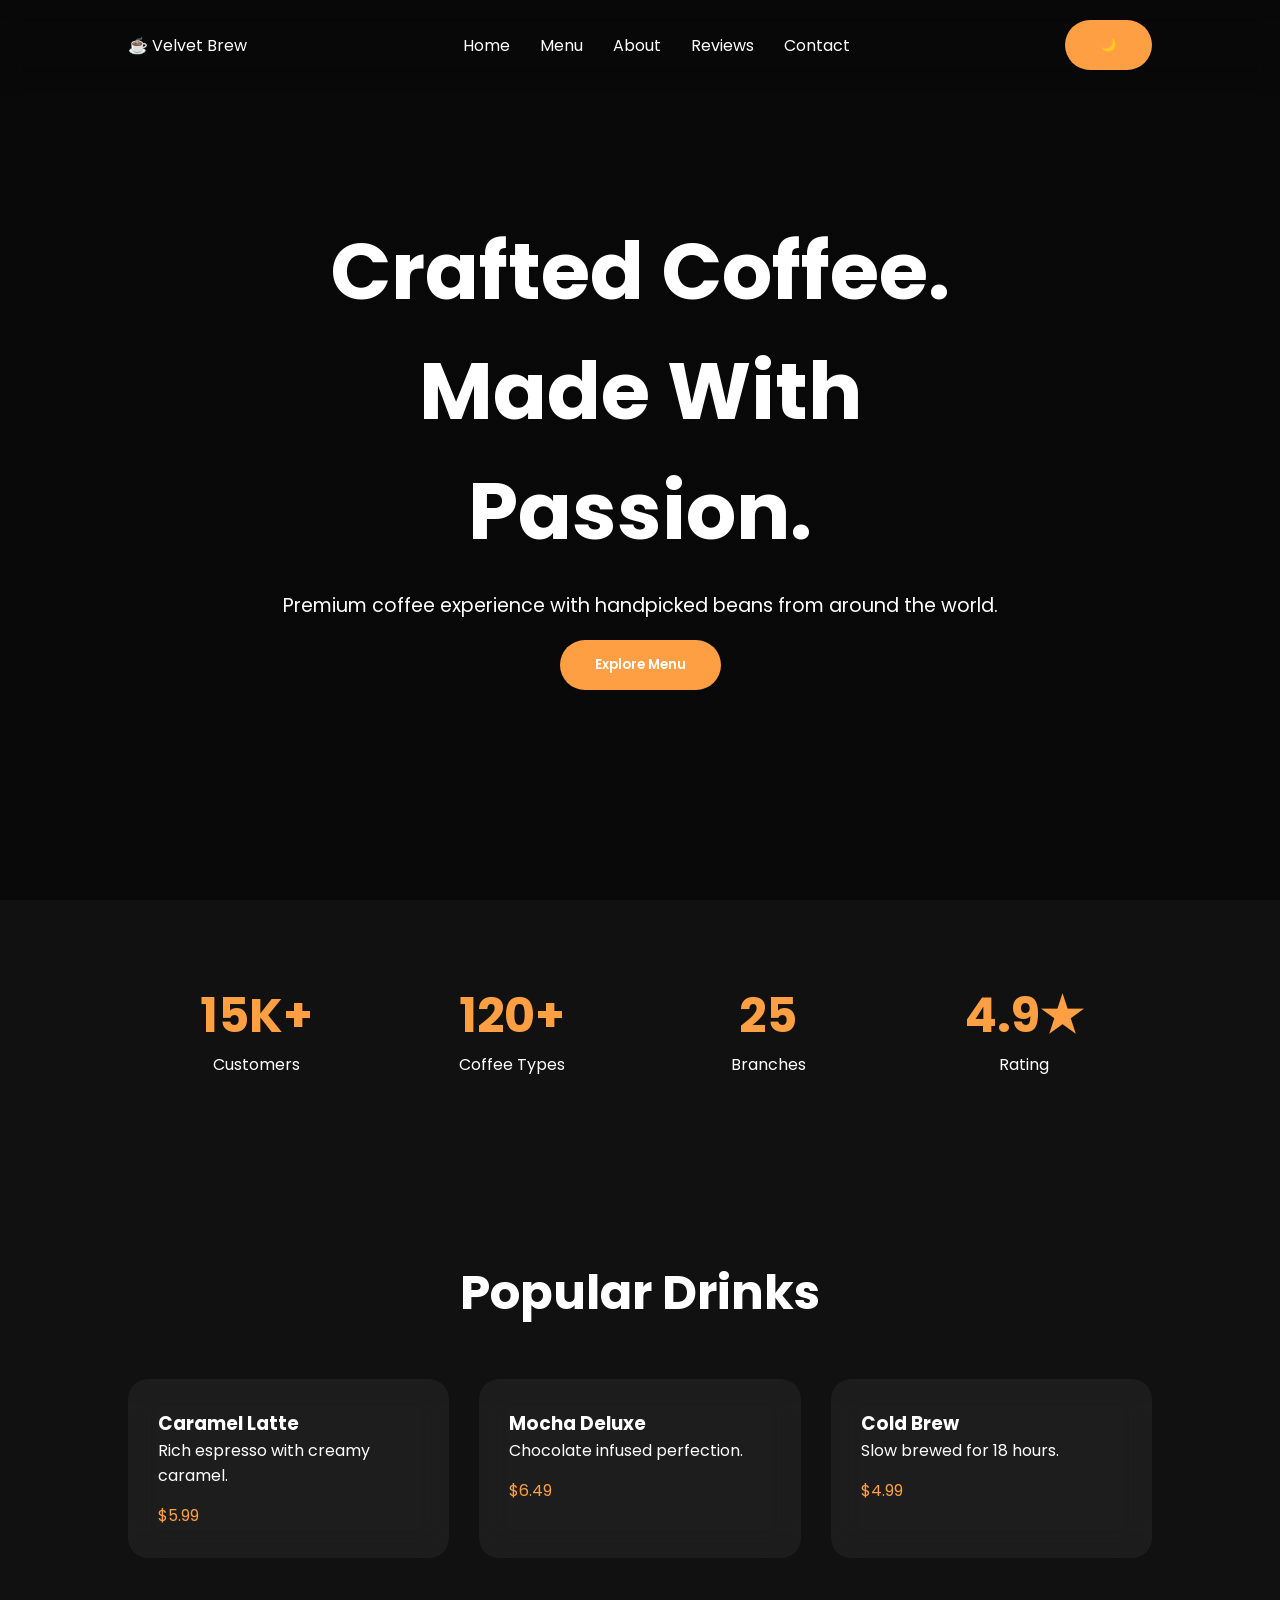
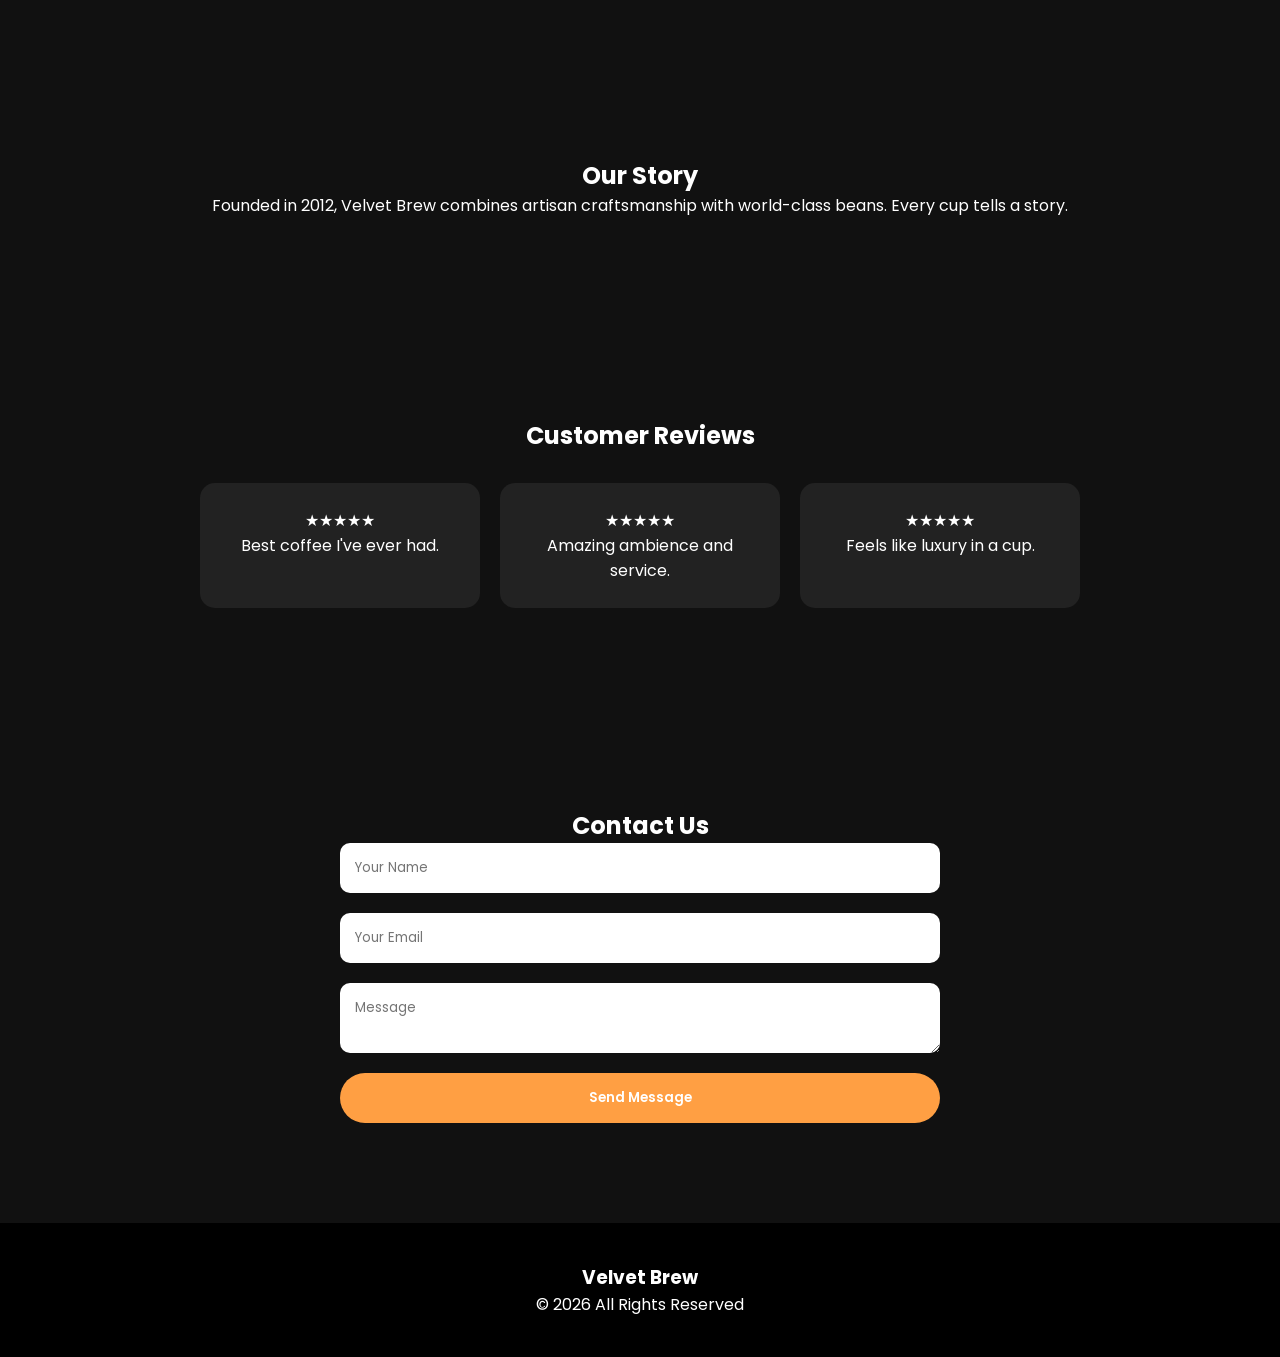
==== index.html @ 59cc6aed "Create index.html" ====
<!DOCTYPE html>
<html lang="en">
<head>
<meta charset="UTF-8">
<meta name="viewport" content="width=device-width, initial-scale=1.0">
<title>Velvet Brew</title>

<link rel="stylesheet" href="style.css">

<link href="https://fonts.googleapis.com/css2?family=Poppins:wght@300;400;500;600;700&display=swap" rel="stylesheet">
</head>

<body>

<div class="loader">
<h1>Velvet Brew</h1>
</div>

<header>

<nav>
<div class="logo">☕ Velvet Brew</div>

<ul>
<li><a href="#home">Home</a></li>
<li><a href="#products">Menu</a></li>
<li><a href="#about">About</a></li>
<li><a href="#reviews">Reviews</a></li>
<li><a href="#contact">Contact</a></li>
</ul>

<button id="themeBtn">🌙</button>
</nav>

<section class="hero" id="home">

<div class="hero-content">
<h1>Crafted Coffee.<br>Made With Passion.</h1>

<p>
Premium coffee experience with handpicked beans
from around the world.
</p>

<button>Explore Menu</button>

</div>

</section>

</header>

<section class="stats">

<div>
<h2>15K+</h2>
<p>Customers</p>
</div>

<div>
<h2>120+</h2>
<p>Coffee Types</p>
</div>

<div>
<h2>25</h2>
<p>Branches</p>
</div>

<div>
<h2>4.9★</h2>
<p>Rating</p>
</div>

</section>

<section class="products" id="products">

<h2>Popular Drinks</h2>

<div class="product-grid">

<div class="card">
<h3>Caramel Latte</h3>
<p>Rich espresso with creamy caramel.</p>
<span>$5.99</span>
</div>

<div class="card">
<h3>Mocha Deluxe</h3>
<p>Chocolate infused perfection.</p>
<span>$6.49</span>
</div>

<div class="card">
<h3>Cold Brew</h3>
<p>Slow brewed for 18 hours.</p>
<span>$4.99</span>
</div>

</div>

</section>

<section class="about" id="about">

<h2>Our Story</h2>

<p>
Founded in 2012, Velvet Brew combines
artisan craftsmanship with world-class beans.
Every cup tells a story.
</p>

</section>

<section class="reviews" id="reviews">

<h2>Customer Reviews</h2>

<div class="review-box">

<div class="review">
★★★★★
<p>Best coffee I've ever had.</p>
</div>

<div class="review">
★★★★★
<p>Amazing ambience and service.</p>
</div>

<div class="review">
★★★★★
<p>Feels like luxury in a cup.</p>
</div>

</div>

</section>

<section class="contact" id="contact">

<h2>Contact Us</h2>

<form>

<input type="text" placeholder="Your Name">

<input type="email" placeholder="Your Email">

<textarea placeholder="Message"></textarea>

<button>Send Message</button>

</form>

</section>

<footer>

<h3>Velvet Brew</h3>
<p>© 2026 All Rights Reserved</p>

</footer>

<script src="script.js"></script>

</body>
</html>
---- style.css ----
*{
margin:0;
padding:0;
box-sizing:border-box;
font-family:Poppins,sans-serif;
scroll-behavior:smooth;
}

body{
background:#111;
color:white;
overflow-x:hidden;
transition:.4s;
}

.light{
background:#f8f8f8;
color:#111;
}

.loader{
position:fixed;
inset:0;
background:black;
display:flex;
justify-content:center;
align-items:center;
z-index:9999;
font-size:2rem;
animation:hide 2s forwards;
}

@keyframes hide{
90%{opacity:1}
100%{
opacity:0;
visibility:hidden;
}
}

nav{
display:flex;
justify-content:space-between;
align-items:center;
padding:20px 10%;
position:fixed;
width:100%;
backdrop-filter:blur(15px);
z-index:100;
}

nav ul{
display:flex;
gap:30px;
list-style:none;
}

nav a{
color:white;
text-decoration:none;
}

.hero{
height:100vh;
display:flex;
justify-content:center;
align-items:center;
background:
linear-gradient(rgba(0,0,0,.5),rgba(0,0,0,.5)),
url("https://images.unsplash.com/photo-1495474472287-4d71bcdd2085");
background-size:cover;
}

.hero-content{
text-align:center;
max-width:800px;
}

.hero h1{
font-size:5rem;
}

.hero p{
margin:20px 0;
font-size:1.2rem;
}

button{
padding:15px 35px;
border:none;
border-radius:50px;
cursor:pointer;
background:#ff9f43;
color:white;
font-weight:600;
}

.stats{
display:grid;
grid-template-columns:repeat(auto-fit,minmax(200px,1fr));
padding:80px 10%;
text-align:center;
}

.stats h2{
font-size:3rem;
color:#ff9f43;
}

.products{
padding:100px 10%;
}

.products h2{
text-align:center;
margin-bottom:50px;
font-size:3rem;
}

.product-grid{
display:grid;
grid-template-columns:repeat(auto-fit,minmax(280px,1fr));
gap:30px;
}

.card{
background:rgba(255,255,255,.05);
backdrop-filter:blur(15px);
padding:30px;
border-radius:20px;
transition:.4s;
}

.card:hover{
transform:translateY(-10px);
}

.card span{
display:block;
margin-top:15px;
color:#ff9f43;
}

.about,
.reviews,
.contact{
padding:100px 10%;
text-align:center;
}

.review-box{
display:flex;
gap:20px;
flex-wrap:wrap;
justify-content:center;
margin-top:30px;
}

.review{
padding:25px;
background:#222;
border-radius:15px;
width:280px;
}

form{
display:flex;
flex-direction:column;
max-width:600px;
margin:auto;
gap:20px;
}

input,
textarea{
padding:15px;
border:none;
border-radius:10px;
}

footer{
padding:40px;
text-align:center;
background:#000;
}

@media(max-width:768px){

.hero h1{
font-size:3rem;
}

nav ul{
display:none;
}

}
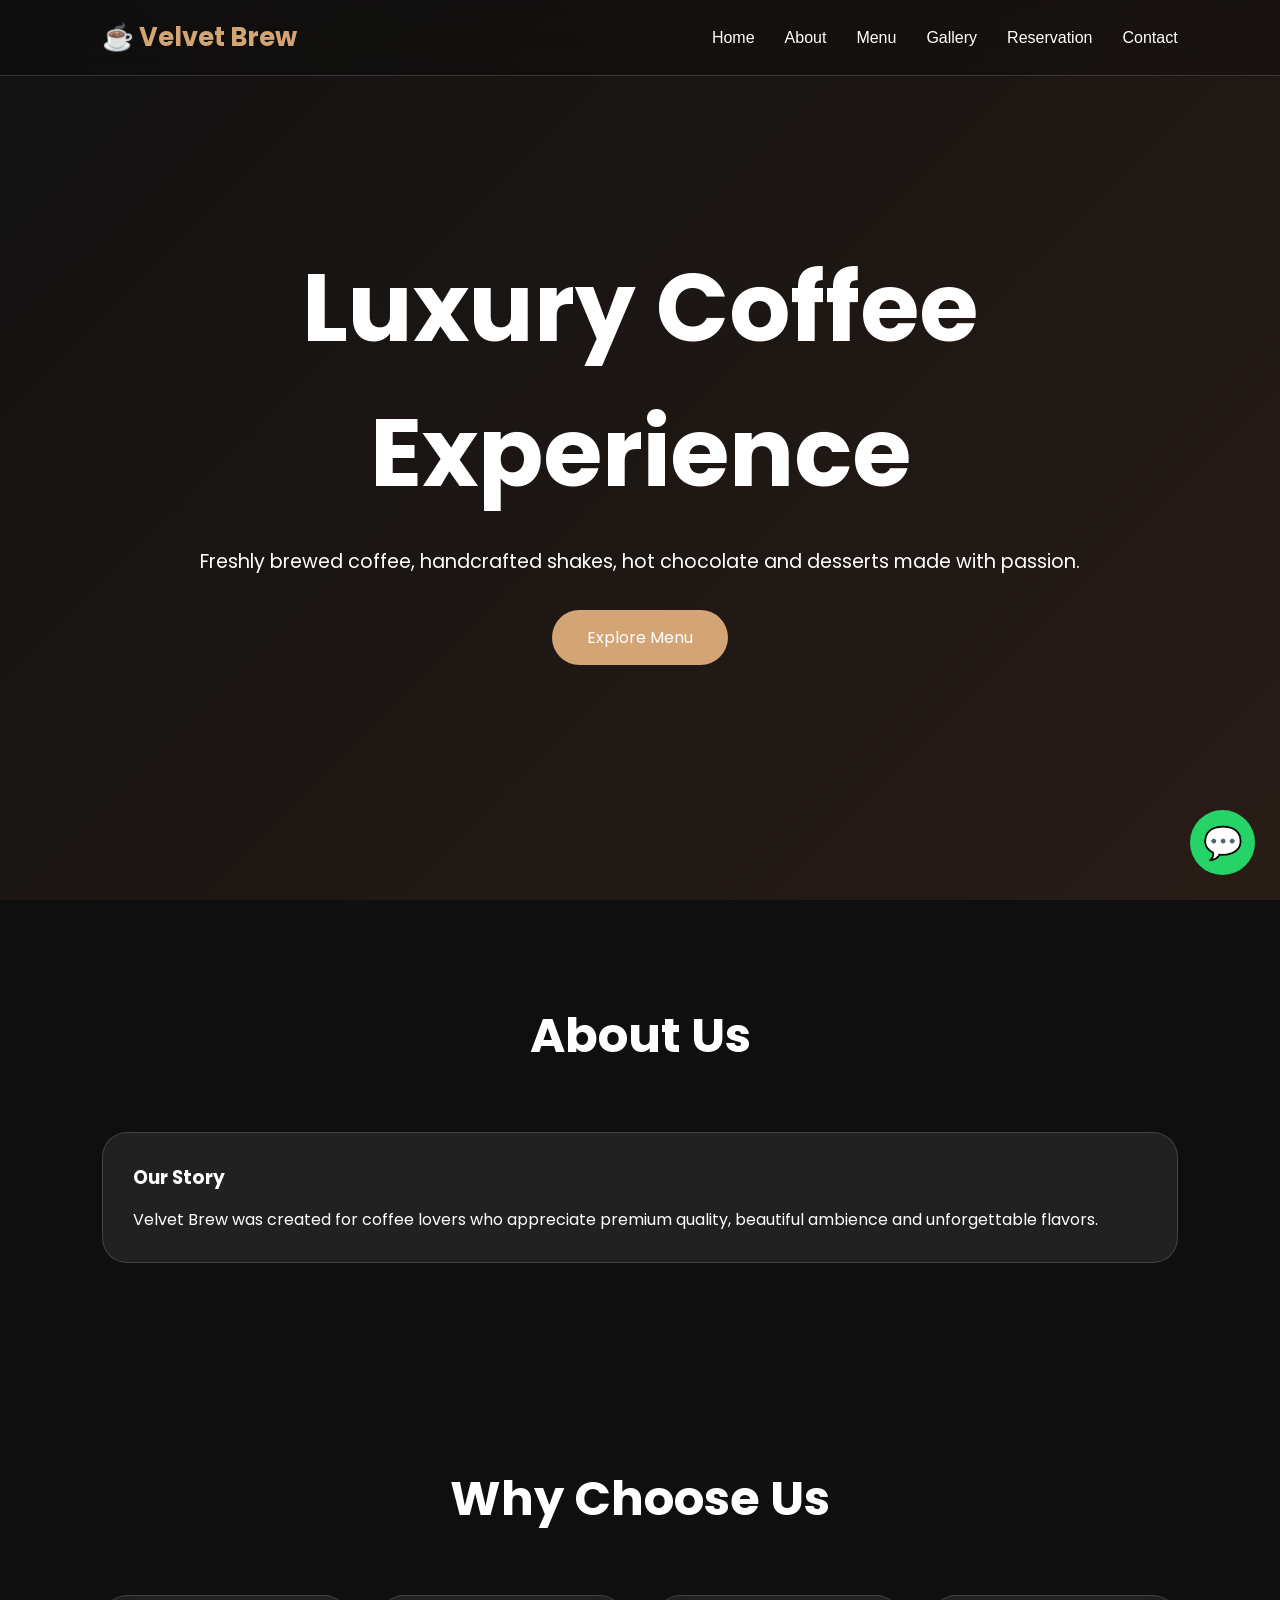
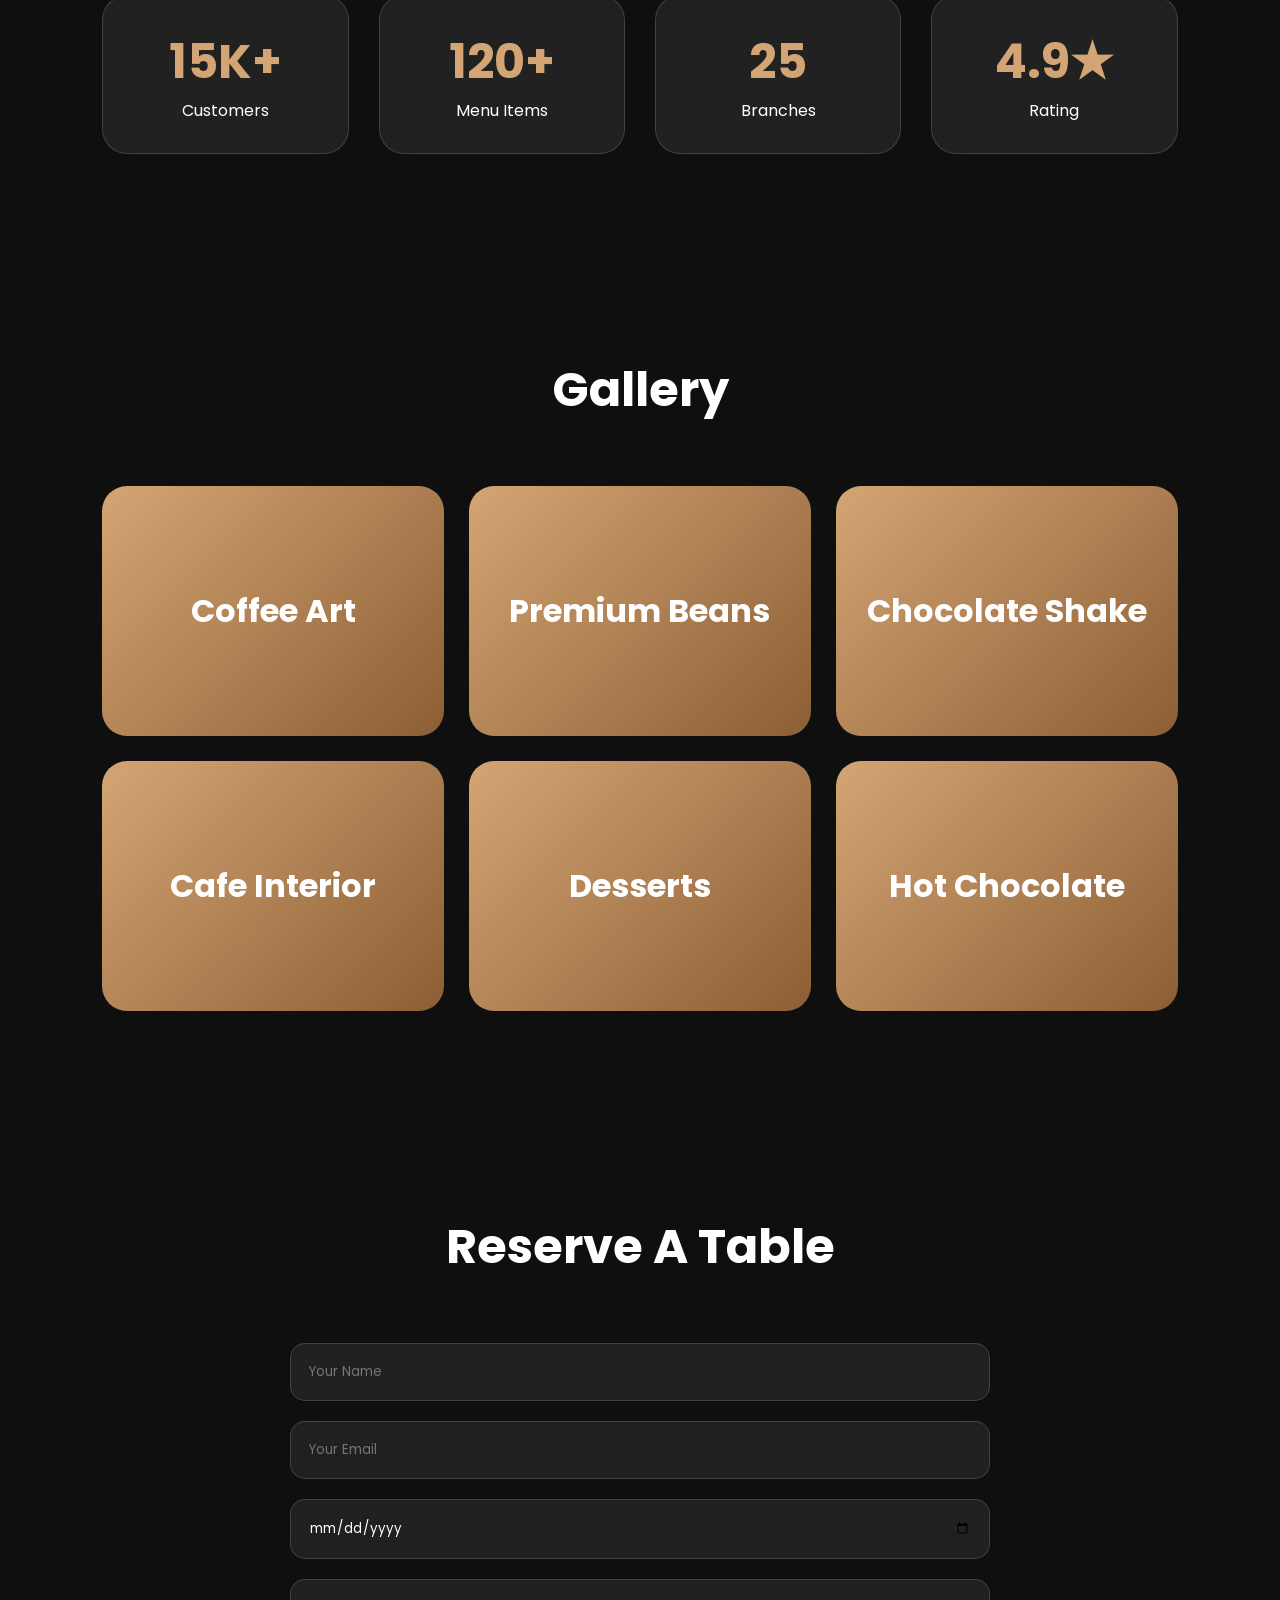
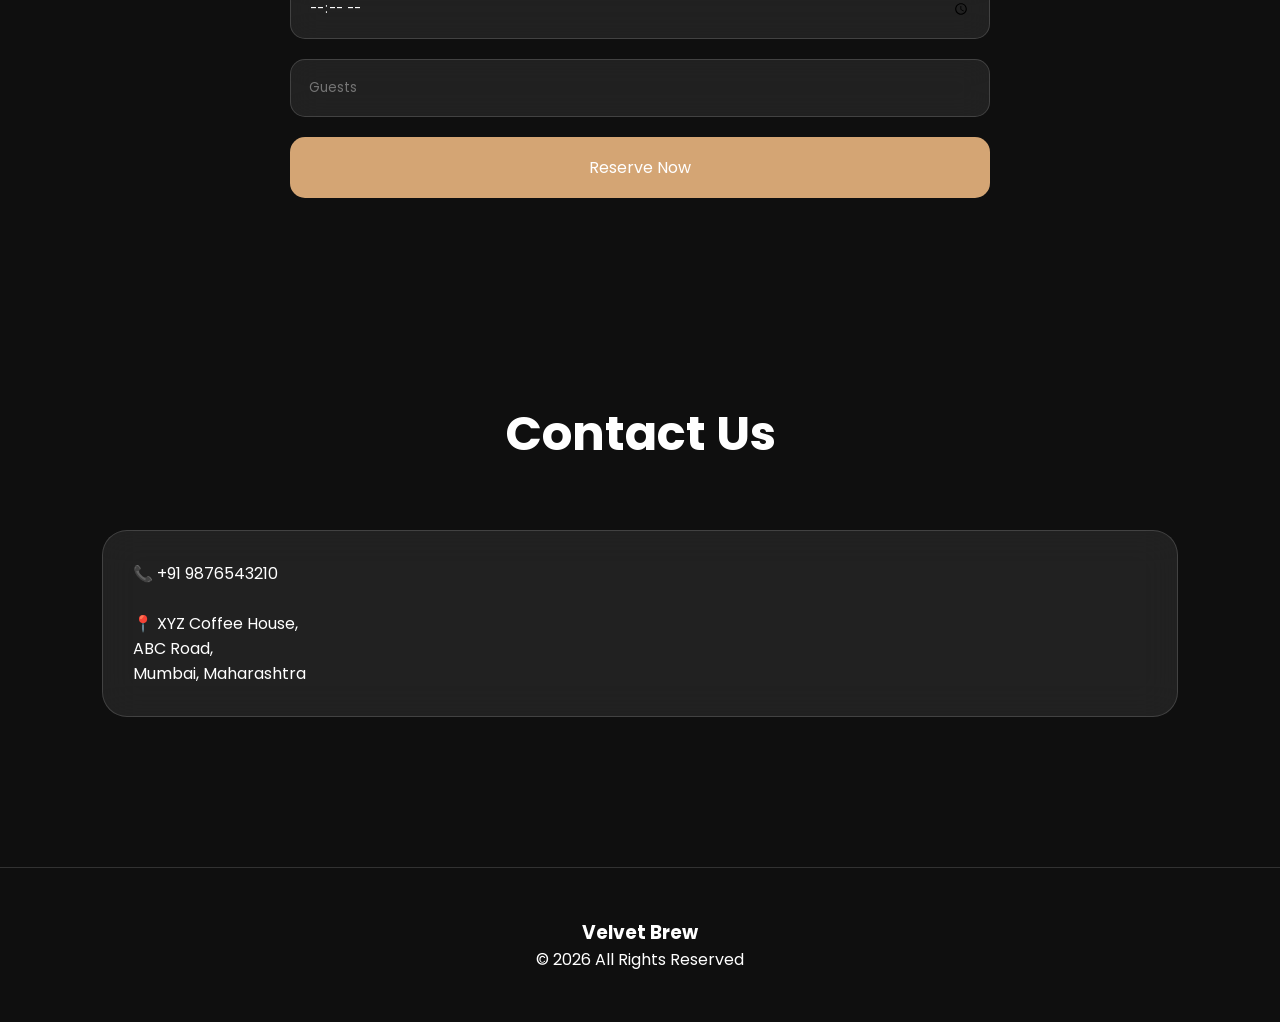
==== commit 1f41d57e: "Update index.html" ====
--- a/index.html
+++ b/index.html
@@ -1,4 +1,5 @@
 <!DOCTYPE html>
+
 <html lang="en">
 <head>
 <meta charset="UTF-8">
@@ -12,159 +13,180 @@
 
 <body>
 
-<div class="loader">
-<h1>Velvet Brew</h1>
-</div>
+<nav id="nav">
 
-<header>
+<div class="logo">☕ Velvet Brew</div>
 
-<nav>
-<div class="logo">☕ Velvet Brew</div>
+<div id="hamburger">☰</div>
 
 <ul>
 <li><a href="#home">Home</a></li>
-<li><a href="#products">Menu</a></li>
 <li><a href="#about">About</a></li>
-<li><a href="#reviews">Reviews</a></li>
+<li><a href="menu.html">Menu</a></li>
+<li><a href="#gallery">Gallery</a></li>
+<li><a href="#reservation">Reservation</a></li>
 <li><a href="#contact">Contact</a></li>
 </ul>
 
-<button id="themeBtn">🌙</button>
 </nav>
 
 <section class="hero" id="home">
 
 <div class="hero-content">
-<h1>Crafted Coffee.<br>Made With Passion.</h1>
+
+<h1 id="typing">Luxury Coffee Experience</h1>
 
 <p>
-Premium coffee experience with handpicked beans
-from around the world.
+Freshly brewed coffee, handcrafted shakes,
+hot chocolate and desserts made with passion.
 </p>
 
-<button>Explore Menu</button>
+<a href="menu.html" class="btn">
+Explore Menu
+</a>
 
 </div>
 
 </section>
 
-</header>
+<section id="about">
 
-<section class="stats">
+<h2 class="section-title">About Us</h2>
 
-<div>
+<div class="card">
+
+<h3>Our Story</h3>
+
+<p>
+Velvet Brew was created for coffee lovers who
+appreciate premium quality, beautiful ambience
+and unforgettable flavors.
+</p>
+
+</div>
+
+</section>
+
+<section>
+
+<h2 class="section-title">Why Choose Us</h2>
+
+<div class="stats">
+
+<div class="card stat">
 <h2>15K+</h2>
 <p>Customers</p>
 </div>
 
-<div>
+<div class="card stat">
 <h2>120+</h2>
-<p>Coffee Types</p>
+<p>Menu Items</p>
 </div>
 
-<div>
+<div class="card stat">
 <h2>25</h2>
 <p>Branches</p>
 </div>
 
-<div>
+<div class="card stat">
 <h2>4.9★</h2>
 <p>Rating</p>
-</div>
-
-</section>
-
-<section class="products" id="products">
-
-<h2>Popular Drinks</h2>
-
-<div class="product-grid">
-
-<div class="card">
-<h3>Caramel Latte</h3>
-<p>Rich espresso with creamy caramel.</p>
-<span>$5.99</span>
-</div>
-
-<div class="card">
-<h3>Mocha Deluxe</h3>
-<p>Chocolate infused perfection.</p>
-<span>$6.49</span>
-</div>
-
-<div class="card">
-<h3>Cold Brew</h3>
-<p>Slow brewed for 18 hours.</p>
-<span>$4.99</span>
 </div>
 
 </div>
 
 </section>
 
-<section class="about" id="about">
+<section id="gallery">
 
-<h2>Our Story</h2>
+<h2 class="section-title">Gallery</h2>
 
-<p>
-Founded in 2012, Velvet Brew combines
-artisan craftsmanship with world-class beans.
-Every cup tells a story.
-</p>
+<div class="gallery">
 
-</section>
+<div class="gallery-item">Coffee Art</div>
 
-<section class="reviews" id="reviews">
+<div class="gallery-item">Premium Beans</div>
 
-<h2>Customer Reviews</h2>
+<div class="gallery-item">Chocolate Shake</div>
 
-<div class="review-box">
+<div class="gallery-item">Cafe Interior</div>
 
-<div class="review">
-★★★★★
-<p>Best coffee I've ever had.</p>
-</div>
+<div class="gallery-item">Desserts</div>
 
-<div class="review">
-★★★★★
-<p>Amazing ambience and service.</p>
-</div>
-
-<div class="review">
-★★★★★
-<p>Feels like luxury in a cup.</p>
-</div>
+<div class="gallery-item">Hot Chocolate</div>
 
 </div>
 
 </section>
 
-<section class="contact" id="contact">
+<section id="reservation">
 
-<h2>Contact Us</h2>
+<h2 class="section-title">Reserve A Table</h2>
 
 <form>
 
-<input type="text" placeholder="Your Name">
+<input type="text" placeholder="Your Name" required>
 
-<input type="email" placeholder="Your Email">
+<input type="email" placeholder="Your Email" required>
 
-<textarea placeholder="Message"></textarea>
+<input type="date" required>
 
-<button>Send Message</button>
+<input type="time" required>
+
+<input type="number" placeholder="Guests" required>
+
+<button type="submit">
+Reserve Now
+</button>
 
 </form>
+
+</section>
+
+<section id="contact">
+
+<h2 class="section-title">Contact Us</h2>
+
+<div class="card">
+
+<p>📞 +91 9876543210</p>
+
+<br>
+
+<p>
+📍 XYZ Coffee House,<br>
+ABC Road,<br>
+Mumbai, Maharashtra
+</p>
+
+</div>
 
 </section>
 
 <footer>
 
 <h3>Velvet Brew</h3>
-<p>© 2026 All Rights Reserved</p>
+
+<p>
+© 2026 All Rights Reserved
+</p>
 
 </footer>
 
-<script src="script.js"></script>
+<a href="#" class="whatsapp">
+💬
+</a>
+
+<script>
+
+const nav = document.getElementById("nav");
+const hamburger = document.getElementById("hamburger");
+
+hamburger.onclick = () => {
+nav.classList.toggle("active");
+};
+
+</script>
 
 </body>
 </html>
--- a/style.css
+++ b/style.css
@@ -2,196 +2,339 @@
 margin:0;
 padding:0;
 box-sizing:border-box;
-font-family:Poppins,sans-serif;
+font-family:'Poppins',sans-serif;
 scroll-behavior:smooth;
 }
 
+:root{
+--bg:#0f0f0f;
+--card:rgba(255,255,255,.08);
+--text:#ffffff;
+--accent:#d4a574;
+--border:rgba(255,255,255,.15);
+}
+
+body.light{
+--bg:#f5f5f5;
+--card:rgba(255,255,255,.7);
+--text:#111111;
+--accent:#8b5e34;
+--border:rgba(0,0,0,.1);
+}
+
 body{
-background:#111;
-color:white;
+background:var(--bg);
+color:var(--text);
 overflow-x:hidden;
 transition:.4s;
-}
-
-.light{
-background:#f8f8f8;
-color:#111;
+min-height:100vh;
+}
+
+body::before{
+content:"";
+position:fixed;
+inset:0;
+background:
+linear-gradient(
+-45deg,
+#0f0f0f,
+#1f1f1f,
+#2f1f17,
+#121212
+);
+background-size:400% 400%;
+animation:bgMove 15s ease infinite;
+z-index:-2;
+}
+
+@keyframes bgMove{
+0%{background-position:0% 50%;}
+50%{background-position:100% 50%;}
+100%{background-position:0% 50%;}
 }
 
 .loader{
 position:fixed;
 inset:0;
-background:black;
-display:flex;
-justify-content:center;
-align-items:center;
+display:flex;
+justify-content:center;
+align-items:center;
+font-size:2rem;
+font-weight:700;
+background:#000;
 z-index:9999;
+}
+
+nav{
+position:fixed;
+top:0;
+left:0;
+width:100%;
+display:flex;
+justify-content:space-between;
+align-items:center;
+padding:18px 8%;
+backdrop-filter:blur(18px);
+background:rgba(0,0,0,.2);
+border-bottom:1px solid var(--border);
+z-index:999;
+}
+
+.logo{
+font-size:1.6rem;
+font-weight:700;
+color:var(--accent);
+}
+
+nav ul{
+display:flex;
+list-style:none;
+gap:30px;
+}
+
+nav ul li a{
+color:var(--text);
+text-decoration:none;
+font-weight:500;
+transition:.3s;
+}
+
+nav ul li a:hover{
+color:var(--accent);
+}
+
+#hamburger{
+display:none;
 font-size:2rem;
-animation:hide 2s forwards;
-}
-
-@keyframes hide{
-90%{opacity:1}
-100%{
-opacity:0;
-visibility:hidden;
-}
-}
-
-nav{
-display:flex;
-justify-content:space-between;
-align-items:center;
-padding:20px 10%;
-position:fixed;
-width:100%;
+cursor:pointer;
+}
+
+.hero{
+min-height:100vh;
+display:flex;
+justify-content:center;
+align-items:center;
+text-align:center;
+padding:120px 20px;
+}
+
+.hero-content{
+max-width:900px;
+}
+
+.hero h1{
+font-size:clamp(3rem,8vw,6rem);
+margin-bottom:20px;
+}
+
+.hero p{
+font-size:1.2rem;
+line-height:1.8;
+margin-bottom:30px;
+}
+
+.btn{
+display:inline-block;
+padding:15px 35px;
+background:var(--accent);
+color:#fff;
+text-decoration:none;
+border-radius:50px;
+transition:.3s;
+}
+
+.btn:hover{
+transform:translateY(-5px);
+}
+
+section{
+padding:100px 8%;
+}
+
+.section-title{
+font-size:3rem;
+text-align:center;
+margin-bottom:60px;
+}
+
+.grid{
+display:grid;
+grid-template-columns:
+repeat(auto-fit,minmax(280px,1fr));
+gap:30px;
+}
+
+.card{
+background:var(--card);
+backdrop-filter:blur(18px);
+border:1px solid var(--border);
+padding:30px;
+border-radius:25px;
+transition:.4s;
+}
+
+.card:hover{
+transform:
+translateY(-10px)
+scale(1.02);
+}
+
+.card h3{
+margin-bottom:15px;
+}
+
+.gallery{
+display:grid;
+grid-template-columns:
+repeat(auto-fit,minmax(300px,1fr));
+gap:25px;
+}
+
+.gallery-item{
+height:250px;
+border-radius:25px;
+display:flex;
+justify-content:center;
+align-items:center;
+font-size:2rem;
+font-weight:700;
+background:
+linear-gradient(
+135deg,
+#d4a574,
+#8b5e34
+);
+}
+
+form{
+max-width:700px;
+margin:auto;
+display:flex;
+flex-direction:column;
+gap:20px;
+}
+
+input,
+textarea,
+select{
+padding:18px;
+border:none;
+outline:none;
+border-radius:15px;
+background:var(--card);
 backdrop-filter:blur(15px);
-z-index:100;
-}
-
-nav ul{
-display:flex;
-gap:30px;
-list-style:none;
-}
-
-nav a{
-color:white;
-text-decoration:none;
-}
-
-.hero{
-height:100vh;
-display:flex;
-justify-content:center;
-align-items:center;
-background:
-linear-gradient(rgba(0,0,0,.5),rgba(0,0,0,.5)),
-url("https://images.unsplash.com/photo-1495474472287-4d71bcdd2085");
-background-size:cover;
-}
-
-.hero-content{
-text-align:center;
-max-width:800px;
-}
-
-.hero h1{
-font-size:5rem;
-}
-
-.hero p{
-margin:20px 0;
-font-size:1.2rem;
+color:var(--text);
+border:1px solid var(--border);
+}
+
+textarea{
+height:150px;
+resize:none;
 }
 
 button{
-padding:15px 35px;
+padding:18px;
 border:none;
-border-radius:50px;
+border-radius:15px;
+background:var(--accent);
+color:#fff;
+font-size:1rem;
 cursor:pointer;
-background:#ff9f43;
-color:white;
-font-weight:600;
 }
 
 .stats{
 display:grid;
-grid-template-columns:repeat(auto-fit,minmax(200px,1fr));
-padding:80px 10%;
+grid-template-columns:
+repeat(auto-fit,minmax(200px,1fr));
+gap:30px;
 text-align:center;
 }
 
-.stats h2{
+.stat h2{
 font-size:3rem;
-color:#ff9f43;
-}
-
-.products{
-padding:100px 10%;
-}
-
-.products h2{
+color:var(--accent);
+}
+
+.whatsapp{
+position:fixed;
+right:25px;
+bottom:25px;
+width:65px;
+height:65px;
+border-radius:50%;
+display:flex;
+justify-content:center;
+align-items:center;
+font-size:2rem;
+text-decoration:none;
+background:#25D366;
+z-index:1000;
+}
+
+#topBtn{
+position:fixed;
+left:25px;
+bottom:25px;
+width:60px;
+height:60px;
+border-radius:50%;
+display:flex;
+justify-content:center;
+align-items:center;
+background:var(--accent);
+cursor:pointer;
+font-size:1.5rem;
+}
+
+footer{
+padding:50px 20px;
 text-align:center;
-margin-bottom:50px;
-font-size:3rem;
-}
-
-.product-grid{
-display:grid;
-grid-template-columns:repeat(auto-fit,minmax(280px,1fr));
-gap:30px;
-}
-
-.card{
-background:rgba(255,255,255,.05);
-backdrop-filter:blur(15px);
-padding:30px;
-border-radius:20px;
-transition:.4s;
-}
-
-.card:hover{
-transform:translateY(-10px);
-}
-
-.card span{
+border-top:1px solid var(--border);
+margin-top:50px;
+}
+
+.reveal{
+opacity:0;
+transform:translateY(60px);
+transition:1s;
+}
+
+.reveal.active{
+opacity:1;
+transform:translateY(0);
+}
+
+@media(max-width:768px){
+
+#hamburger{
 display:block;
-margin-top:15px;
-color:#ff9f43;
-}
-
-.about,
-.reviews,
-.contact{
-padding:100px 10%;
-text-align:center;
-}
-
-.review-box{
-display:flex;
-gap:20px;
-flex-wrap:wrap;
-justify-content:center;
-margin-top:30px;
-}
-
-.review{
-padding:25px;
-background:#222;
-border-radius:15px;
-width:280px;
-}
-
-form{
-display:flex;
+}
+
+nav ul{
+display:none;
+position:absolute;
+top:100%;
+left:0;
+width:100%;
 flex-direction:column;
-max-width:600px;
-margin:auto;
-gap:20px;
-}
-
-input,
-textarea{
-padding:15px;
-border:none;
-border-radius:10px;
-}
-
-footer{
-padding:40px;
-text-align:center;
-background:#000;
-}
-
-@media(max-width:768px){
+background:#111;
+padding:20px;
+}
+
+nav.active ul{
+display:flex;
+}
 
 .hero h1{
 font-size:3rem;
 }
 
-nav ul{
-display:none;
-}
-
-}
+.section-title{
+font-size:2.2rem;
+}
+
+.gallery{
+grid-template-columns:1fr;
+}
+
+}
